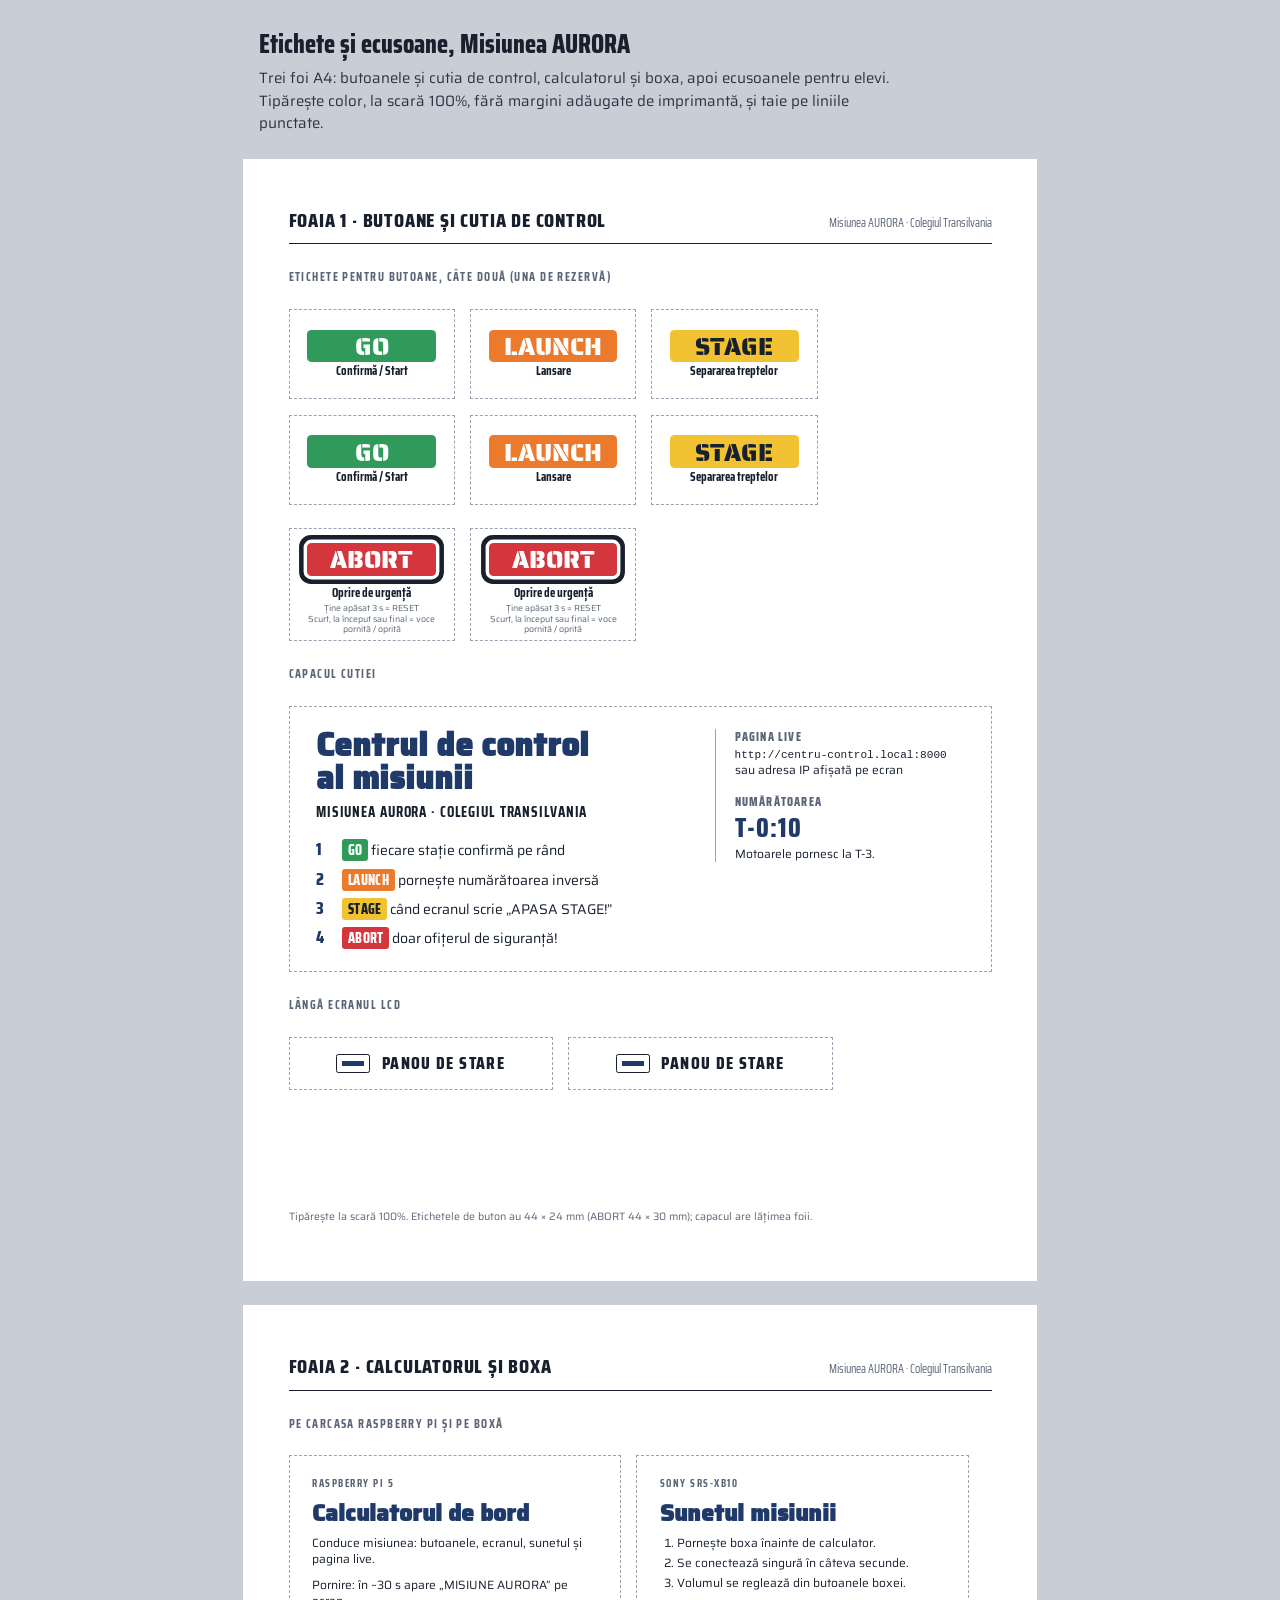
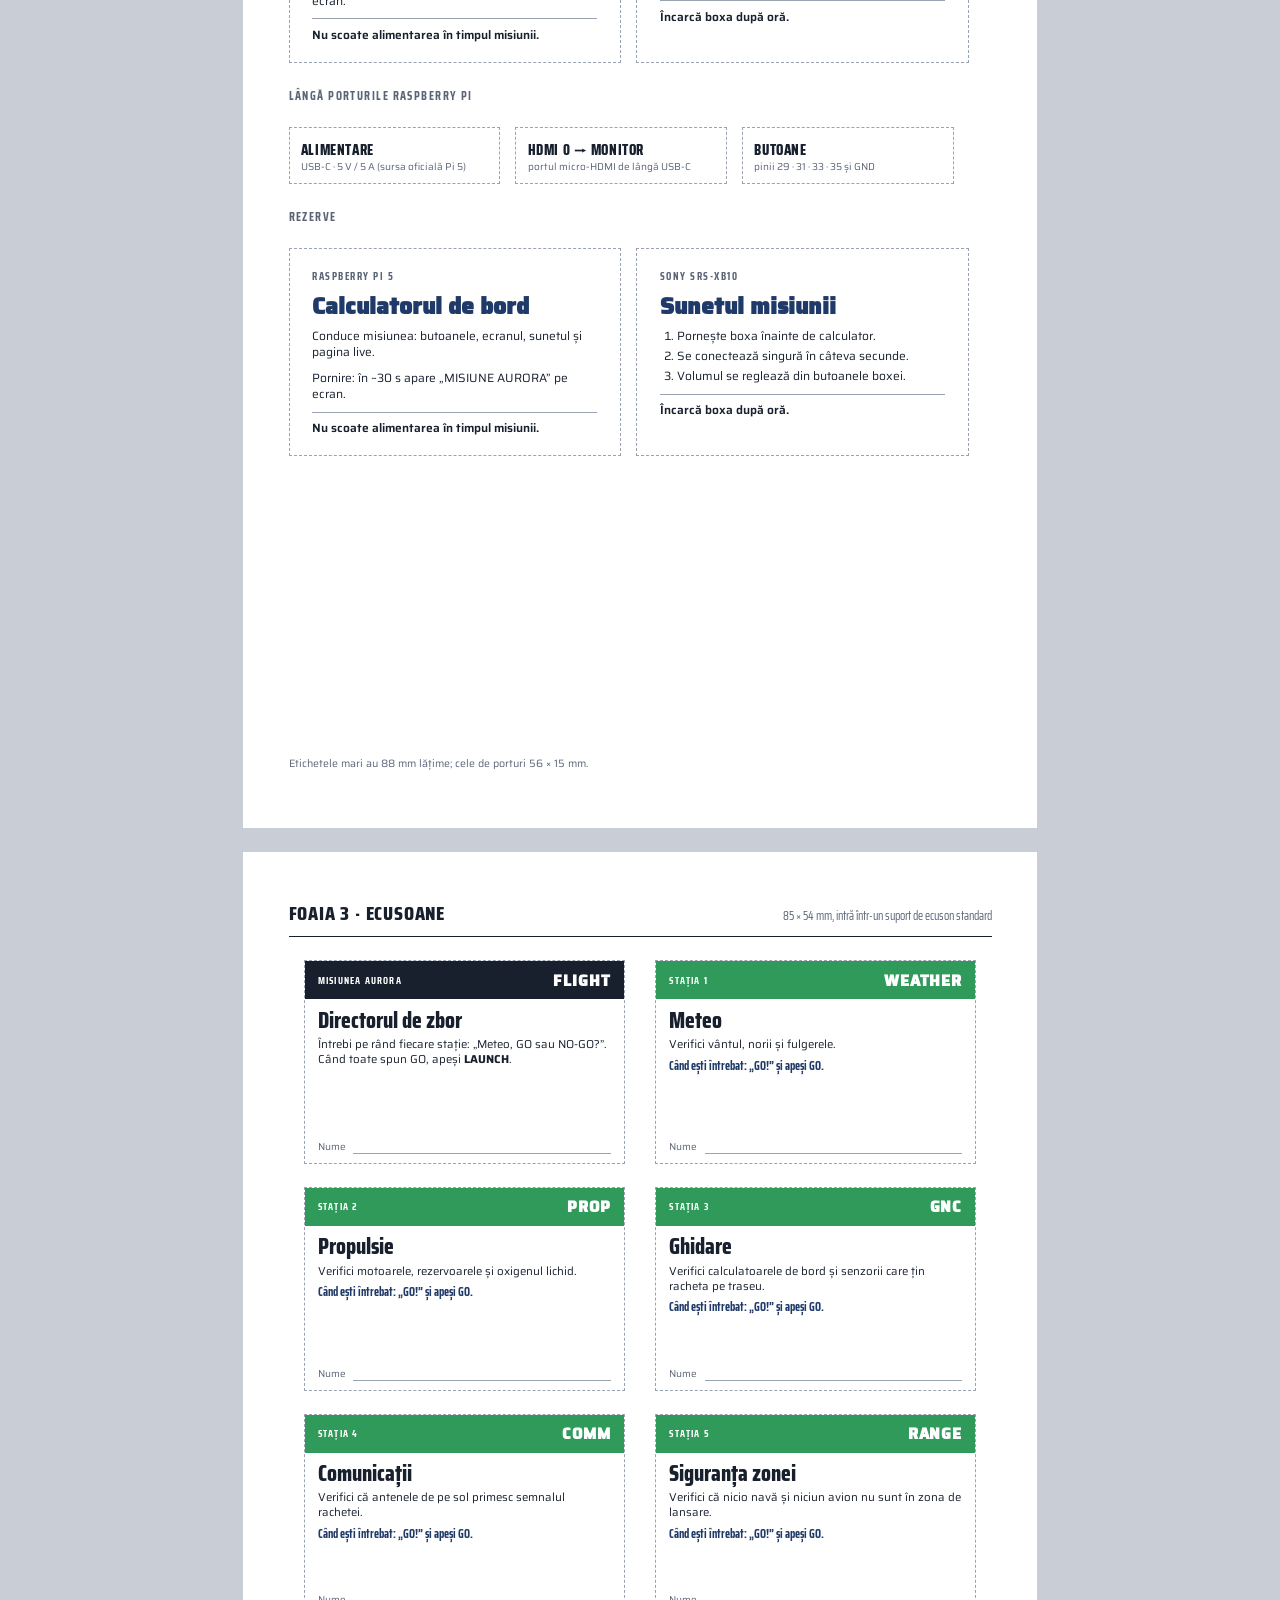
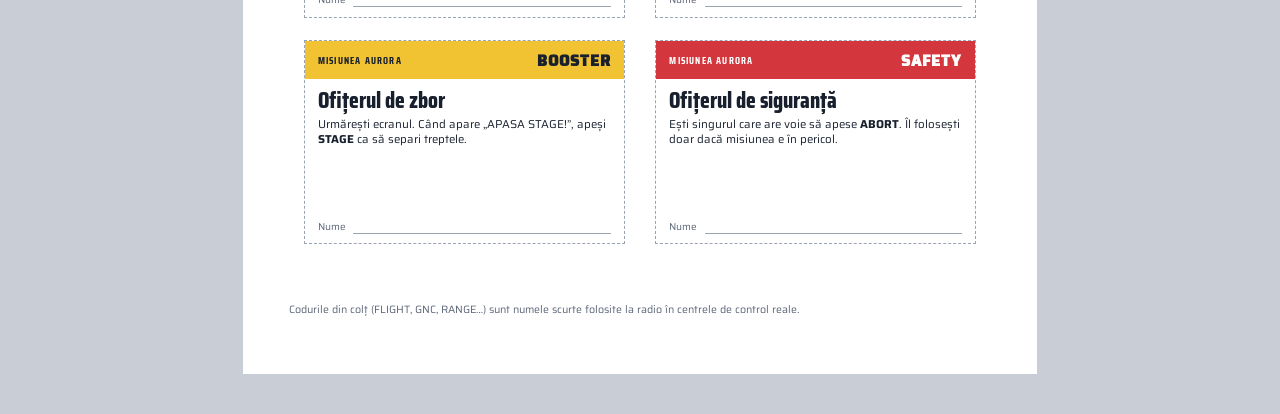
==== docs/etichete.html @ 202d135d "Add printable labels and role badges for the classroom kit Three A4 sheets with cut lines: button la" ====
<!doctype html>
<html lang="ro">
<head>
<meta charset="utf-8">
<meta name="viewport" content="width=device-width, initial-scale=1">
<title>Etichete Misiunea AURORA</title>
<link rel="preconnect" href="https://fonts.googleapis.com">
<link rel="preconnect" href="https://fonts.gstatic.com" crossorigin>
<link rel="stylesheet" href="https://fonts.googleapis.com/css2?family=Saira+Stencil+One&family=Saira+Condensed:wght@500;700;800&family=Saira:wght@400;600&display=swap">
<style>
/* Foi A4 albe pe un birou gri; fiecare etichetă e un dreptunghi cu margine punctată de tăiere.
   Un singur aspect (hârtie), ales intenționat: arată la fel în tema deschisă și în cea întunecată. */
:root {
  color-scheme: light;
  --desk: #c9ced6;
  --paper: #ffffff;
  --ink: #18202e;
  --muted: #5b6577;
  --rule: #9aa3b2;
  --go: #2f9a5a;
  --launch: #ec7a2c;
  --stage: #f1c232;
  --abort: #d3363c;
  --navy: #1f3a68;
  --display: "Saira Stencil One", "Arial Black", Impact, sans-serif;
  --head: "Saira Condensed", "Arial Narrow", "Helvetica Neue", Arial, sans-serif;
  --body: "Saira", "Helvetica Neue", Arial, sans-serif;
}
* { box-sizing: border-box; }
body {
  margin: 0;
  background: var(--desk);
  color: var(--ink);
  font-family: var(--body);
  -webkit-print-color-adjust: exact;
  print-color-adjust: exact;
}
.intro {
  max-width: 210mm;
  margin: 0 auto;
  padding: 24px 16px 8px;
  font-size: 15px;
  line-height: 1.5;
}
.intro h1 { font-family: var(--head); font-weight: 800; font-size: 26px; margin: 0 0 4px; text-wrap: balance; }
.intro p { margin: 0; color: #2b3445; max-width: 65ch; }
.sheets { display: grid; gap: 24px; padding: 16px 16px 40px; justify-items: center; }
.scroll { max-width: 100%; overflow-x: auto; }
.sheet {
  width: 210mm;
  min-height: 297mm;
  background: var(--paper);
  padding: 12mm;
  box-shadow: 0 2px 10px rgba(24, 32, 46, 0.25);
  display: flex;
  flex-direction: column;
  gap: 6mm;
}
.sheet-head {
  display: flex;
  justify-content: space-between;
  align-items: baseline;
  border-bottom: 0.4mm solid var(--ink);
  padding-bottom: 2mm;
  font-family: var(--head);
}
.sheet-head b { font-size: 15pt; font-weight: 800; letter-spacing: 0.04em; text-transform: uppercase; }
.sheet-head span { font-size: 9pt; color: var(--muted); }
.group-title {
  font-family: var(--head);
  font-weight: 700;
  font-size: 9pt;
  letter-spacing: 0.12em;
  text-transform: uppercase;
  color: var(--muted);
  margin: 0;
}
.cut { border: 0.3mm dashed var(--rule); }
.row { display: flex; flex-wrap: wrap; gap: 4mm; }

/* ---------- butoane ---------- */
.btn-label {
  width: 44mm;
  height: 24mm;
  padding: 2mm 2.5mm;
  display: flex;
  flex-direction: column;
  justify-content: center;
  align-items: center;
  text-align: center;
  gap: 0.6mm;
}
.btn-label .name {
  font-family: var(--display);
  font-size: 19pt;
  line-height: 1;
  padding: 1.2mm 3mm 0.8mm;
  border-radius: 1.2mm;
  color: #fff;
  min-width: 34mm;
}
.btn-label .what { font-family: var(--head); font-weight: 700; font-size: 9.5pt; line-height: 1.1; }
.btn-label .small { font-size: 6.6pt; line-height: 1.2; color: var(--muted); }
.go .name { background: var(--go); }
.launch .name { background: var(--launch); }
.stage .name { background: var(--stage); color: var(--ink); }
.abort .name {
  background: var(--abort);
  outline: 1.2mm solid transparent;
  box-shadow: 0 0 0 0.9mm #fff, 0 0 0 2.1mm var(--ink);
  margin: 2.2mm 0 2.4mm;
}
.abort { height: 30mm; }

/* ---------- capacul cutiei ---------- */
.panel {
  padding: 6mm 7mm;
  display: grid;
  grid-template-columns: 1fr 66mm;
  gap: 6mm;
  align-items: start;
}
.panel .title { font-family: var(--display); font-size: 24pt; line-height: 1.02; margin: 0; color: var(--navy); text-wrap: balance; }
.panel .sub { font-family: var(--head); font-weight: 700; font-size: 11pt; letter-spacing: 0.06em; text-transform: uppercase; margin: 1.5mm 0 0; }
.steps { margin: 4mm 0 0; padding: 0; list-style: none; display: grid; gap: 1.8mm; counter-reset: s; }
.steps li { display: grid; grid-template-columns: 7mm 1fr; align-items: baseline; font-size: 10.5pt; line-height: 1.3; counter-increment: s; }
.steps li::before { content: counter(s); font-family: var(--head); font-weight: 800; font-size: 13pt; color: var(--navy); }
.chip { font-family: var(--head); font-weight: 800; padding: 0 1.4mm; border-radius: 0.8mm; color: #fff; letter-spacing: 0.03em; }
.chip.go { background: var(--go); }
.chip.launch { background: var(--launch); }
.chip.stage { background: var(--stage); color: var(--ink); }
.chip.abort { background: var(--abort); }
.panel aside { border-left: 0.4mm solid var(--rule); padding-left: 5mm; display: grid; gap: 4mm; font-size: 9pt; line-height: 1.35; }
.panel aside b { font-family: var(--head); font-weight: 800; font-size: 9pt; letter-spacing: 0.1em; text-transform: uppercase; display: block; color: var(--muted); }
.mono { font-family: "SFMono-Regular", Menlo, Consolas, monospace; font-size: 8.3pt; white-space: nowrap; }
.tcount { font-family: var(--head); font-weight: 800; font-size: 20pt; letter-spacing: 0.04em; color: var(--navy); font-variant-numeric: tabular-nums; }

.lcd-label { width: 70mm; height: 14mm; display: flex; align-items: center; justify-content: center; gap: 3mm; font-family: var(--head); font-weight: 800; font-size: 13pt; letter-spacing: 0.08em; text-transform: uppercase; }
.lcd-label i { width: 9mm; height: 5mm; border: 0.5mm solid var(--ink); border-radius: 0.6mm; display: inline-block; background: linear-gradient(var(--navy), var(--navy)) center / 70% 30% no-repeat; }

/* ---------- Pi și boxă ---------- */
.device { width: 88mm; padding: 5mm 6mm; display: flex; flex-direction: column; gap: 2.5mm; }
.device .kicker { font-family: var(--head); font-weight: 700; font-size: 8pt; letter-spacing: 0.14em; text-transform: uppercase; color: var(--muted); }
.device h2 { font-family: var(--display); font-size: 17pt; line-height: 1.05; margin: 0; color: var(--navy); text-wrap: balance; }
.device p, .device li { font-size: 9pt; line-height: 1.35; margin: 0; }
.device ol { margin: 0; padding-left: 4.5mm; display: grid; gap: 1mm; }
.warn { border-top: 0.3mm solid var(--rule); padding-top: 2mm; font-weight: 600; }
.port { width: 56mm; height: 15mm; padding: 2mm 3mm; display: flex; flex-direction: column; justify-content: center; }
.port b { font-family: var(--head); font-weight: 800; font-size: 11pt; letter-spacing: 0.04em; text-transform: uppercase; }
.port span { font-size: 7.5pt; color: var(--muted); line-height: 1.25; }

/* ---------- ecusoane (85 × 54 mm, format card) ---------- */
.badges { display: grid; grid-template-columns: repeat(2, 85mm); gap: 6mm 8mm; justify-content: center; }
.badge { width: 85mm; height: 54mm; display: grid; grid-template-rows: auto 1fr auto; overflow: hidden; }
.badge header { display: flex; justify-content: space-between; align-items: center; padding: 2mm 3.5mm; background: var(--navy); color: #fff; font-family: var(--head); font-weight: 700; font-size: 7.5pt; letter-spacing: 0.12em; text-transform: uppercase; }
.badge header .call { font-family: var(--display); font-size: 11pt; letter-spacing: 0.06em; }
.badge .main { padding: 2.5mm 3.5mm 0; display: flex; flex-direction: column; gap: 1.5mm; }
.badge h3 { font-family: var(--head); font-weight: 800; font-size: 17pt; line-height: 1; margin: 0; text-wrap: balance; }
.badge p { margin: 0; font-size: 8.6pt; line-height: 1.3; }
.badge .say { font-family: var(--head); font-weight: 700; font-size: 9pt; color: var(--navy); }
.badge footer { display: flex; align-items: flex-end; gap: 2mm; padding: 0 3.5mm 2.5mm; font-size: 7.5pt; color: var(--muted); }
.badge footer .line { flex: 1; border-bottom: 0.3mm solid var(--rule); height: 4mm; }
.badge.key header { background: var(--ink); }
.badge.btn-go header { background: var(--go); }
.badge.btn-stage header { background: var(--stage); color: var(--ink); }
.badge.btn-abort header { background: var(--abort); }

.note { font-size: 8pt; color: var(--muted); margin-top: auto; }

@page { size: A4; margin: 0; }
@media print {
  body { background: #fff; }
  .intro { display: none; }
  .sheets { display: block; padding: 0; }
  .scroll { overflow: visible; }
  .sheet { box-shadow: none; height: 297mm; break-after: page; page-break-after: always; }
  .sheet:last-child { break-after: auto; page-break-after: auto; }
}
</style>
</head>
<body>

<header class="intro">
  <h1>Etichete și ecusoane, Misiunea AURORA</h1>
  <p>Trei foi A4: butoanele și cutia de control, calculatorul și boxa, apoi ecusoanele pentru elevi. Tipărește color, la scară 100%, fără margini adăugate de imprimantă, și taie pe liniile punctate.</p>
</header>

<main class="sheets">

  <!-- =============== FOAIA 1 =============== -->
  <div class="scroll">
    <section class="sheet" aria-label="Foaia 1: butoane și cutia de control">
      <div class="sheet-head"><b>Foaia 1 · Butoane și cutia de control</b><span>Misiunea AURORA · Colegiul Transilvania</span></div>

      <p class="group-title">Etichete pentru butoane, câte două (una de rezervă)</p>
      <div class="row">
        <div class="btn-label cut go"><span class="name">GO</span><span class="what">Confirmă / Start</span></div>
        <div class="btn-label cut launch"><span class="name">LAUNCH</span><span class="what">Lansare</span></div>
        <div class="btn-label cut stage"><span class="name">STAGE</span><span class="what">Separarea treptelor</span></div>
        <div class="btn-label cut go"><span class="name">GO</span><span class="what">Confirmă / Start</span></div>
        <div class="btn-label cut launch"><span class="name">LAUNCH</span><span class="what">Lansare</span></div>
        <div class="btn-label cut stage"><span class="name">STAGE</span><span class="what">Separarea treptelor</span></div>
      </div>
      <div class="row">
        <div class="btn-label cut abort"><span class="name">ABORT</span><span class="what">Oprire de urgență</span><span class="small">Ține apăsat 3 s = RESET<br>Scurt, la început sau final = voce pornită / oprită</span></div>
        <div class="btn-label cut abort"><span class="name">ABORT</span><span class="what">Oprire de urgență</span><span class="small">Ține apăsat 3 s = RESET<br>Scurt, la început sau final = voce pornită / oprită</span></div>
      </div>

      <p class="group-title">Capacul cutiei</p>
      <div class="panel cut">
        <div>
          <h2 class="title">Centrul de control al misiunii</h2>
          <p class="sub">Misiunea AURORA · Colegiul Transilvania</p>
          <ol class="steps">
            <li><span><span class="chip go">GO</span> fiecare stație confirmă pe rând</span></li>
            <li><span><span class="chip launch">LAUNCH</span> pornește numărătoarea inversă</span></li>
            <li><span><span class="chip stage">STAGE</span> când ecranul scrie „APASA STAGE!”</span></li>
            <li><span><span class="chip abort">ABORT</span> doar ofițerul de siguranță!</span></li>
          </ol>
        </div>
        <aside>
          <div><b>Pagina live</b><span class="mono">http://centru-control.local:8000</span><br>sau adresa IP afișată pe ecran</div>
          <div><b>Numărătoarea</b><span class="tcount">T-0:10</span><br>Motoarele pornesc la T-3.</div>
        </aside>
      </div>

      <p class="group-title">Lângă ecranul LCD</p>
      <div class="row">
        <div class="lcd-label cut"><i aria-hidden="true"></i>Panou de stare</div>
        <div class="lcd-label cut"><i aria-hidden="true"></i>Panou de stare</div>
      </div>

      <p class="note">Tipărește la scară 100%. Etichetele de buton au 44 × 24 mm (ABORT 44 × 30 mm); capacul are lățimea foii.</p>
    </section>
  </div>

  <!-- =============== FOAIA 2 =============== -->
  <div class="scroll">
    <section class="sheet" aria-label="Foaia 2: calculatorul și boxa">
      <div class="sheet-head"><b>Foaia 2 · Calculatorul și boxa</b><span>Misiunea AURORA · Colegiul Transilvania</span></div>

      <p class="group-title">Pe carcasa Raspberry Pi și pe boxă</p>
      <div class="row">
        <div class="device cut">
          <span class="kicker">Raspberry Pi 5</span>
          <h2>Calculatorul de bord</h2>
          <p>Conduce misiunea: butoanele, ecranul, sunetul și pagina live.</p>
          <p>Pornire: în ~30 s apare „MISIUNE AURORA” pe ecran.</p>
          <p class="warn">Nu scoate alimentarea în timpul misiunii.</p>
        </div>
        <div class="device cut">
          <span class="kicker">Sony SRS-XB10</span>
          <h2>Sunetul misiunii</h2>
          <ol>
            <li>Pornește boxa înainte de calculator.</li>
            <li>Se conectează singură în câteva secunde.</li>
            <li>Volumul se reglează din butoanele boxei.</li>
          </ol>
          <p class="warn">Încarcă boxa după oră.</p>
        </div>
      </div>

      <p class="group-title">Lângă porturile Raspberry Pi</p>
      <div class="row">
        <div class="port cut"><b>Alimentare</b><span>USB-C · 5 V / 5 A (sursa oficială Pi 5)</span></div>
        <div class="port cut"><b>HDMI 0 → monitor</b><span>portul micro-HDMI de lângă USB-C</span></div>
        <div class="port cut"><b>Butoane</b><span>pinii 29 · 31 · 33 · 35 și GND</span></div>
      </div>

      <p class="group-title">Rezerve</p>
      <div class="row">
        <div class="device cut">
          <span class="kicker">Raspberry Pi 5</span>
          <h2>Calculatorul de bord</h2>
          <p>Conduce misiunea: butoanele, ecranul, sunetul și pagina live.</p>
          <p>Pornire: în ~30 s apare „MISIUNE AURORA” pe ecran.</p>
          <p class="warn">Nu scoate alimentarea în timpul misiunii.</p>
        </div>
        <div class="device cut">
          <span class="kicker">Sony SRS-XB10</span>
          <h2>Sunetul misiunii</h2>
          <ol>
            <li>Pornește boxa înainte de calculator.</li>
            <li>Se conectează singură în câteva secunde.</li>
            <li>Volumul se reglează din butoanele boxei.</li>
          </ol>
          <p class="warn">Încarcă boxa după oră.</p>
        </div>
      </div>

      <p class="note">Etichetele mari au 88 mm lățime; cele de porturi 56 × 15 mm.</p>
    </section>
  </div>

  <!-- =============== FOAIA 3 =============== -->
  <div class="scroll">
    <section class="sheet" aria-label="Foaia 3: ecusoane">
      <div class="sheet-head"><b>Foaia 3 · Ecusoane</b><span>85 × 54 mm, intră într-un suport de ecuson standard</span></div>

      <div class="badges">
        <article class="badge cut key">
          <header><span>Misiunea AURORA</span><span class="call">FLIGHT</span></header>
          <div class="main">
            <h3>Directorul de zbor</h3>
            <p>Întrebi pe rând fiecare stație: „Meteo, GO sau NO-GO?”. Când toate spun GO, apeși <b>LAUNCH</b>.</p>
          </div>
          <footer>Nume<span class="line"></span></footer>
        </article>

        <article class="badge cut btn-go">
          <header><span>Stația 1</span><span class="call">WEATHER</span></header>
          <div class="main">
            <h3>Meteo</h3>
            <p>Verifici vântul, norii și fulgerele.</p>
            <p class="say">Când ești întrebat: „GO!” și apeși GO.</p>
          </div>
          <footer>Nume<span class="line"></span></footer>
        </article>

        <article class="badge cut btn-go">
          <header><span>Stația 2</span><span class="call">PROP</span></header>
          <div class="main">
            <h3>Propulsie</h3>
            <p>Verifici motoarele, rezervoarele și oxigenul lichid.</p>
            <p class="say">Când ești întrebat: „GO!” și apeși GO.</p>
          </div>
          <footer>Nume<span class="line"></span></footer>
        </article>

        <article class="badge cut btn-go">
          <header><span>Stația 3</span><span class="call">GNC</span></header>
          <div class="main">
            <h3>Ghidare</h3>
            <p>Verifici calculatoarele de bord și senzorii care țin racheta pe traseu.</p>
            <p class="say">Când ești întrebat: „GO!” și apeși GO.</p>
          </div>
          <footer>Nume<span class="line"></span></footer>
        </article>

        <article class="badge cut btn-go">
          <header><span>Stația 4</span><span class="call">COMM</span></header>
          <div class="main">
            <h3>Comunicații</h3>
            <p>Verifici că antenele de pe sol primesc semnalul rachetei.</p>
            <p class="say">Când ești întrebat: „GO!” și apeși GO.</p>
          </div>
          <footer>Nume<span class="line"></span></footer>
        </article>

        <article class="badge cut btn-go">
          <header><span>Stația 5</span><span class="call">RANGE</span></header>
          <div class="main">
            <h3>Siguranța zonei</h3>
            <p>Verifici că nicio navă și niciun avion nu sunt în zona de lansare.</p>
            <p class="say">Când ești întrebat: „GO!” și apeși GO.</p>
          </div>
          <footer>Nume<span class="line"></span></footer>
        </article>

        <article class="badge cut btn-stage">
          <header><span>Misiunea AURORA</span><span class="call">BOOSTER</span></header>
          <div class="main">
            <h3>Ofițerul de zbor</h3>
            <p>Urmărești ecranul. Când apare „APASA STAGE!”, apeși <b>STAGE</b> ca să separi treptele.</p>
          </div>
          <footer>Nume<span class="line"></span></footer>
        </article>

        <article class="badge cut btn-abort">
          <header><span>Misiunea AURORA</span><span class="call">SAFETY</span></header>
          <div class="main">
            <h3>Ofițerul de siguranță</h3>
            <p>Ești singurul care are voie să apese <b>ABORT</b>. Îl folosești doar dacă misiunea e în pericol.</p>
          </div>
          <footer>Nume<span class="line"></span></footer>
        </article>
      </div>

      <p class="note">Codurile din colț (FLIGHT, GNC, RANGE…) sunt numele scurte folosite la radio în centrele de control reale.</p>
    </section>
  </div>

</main>
</body>
</html>
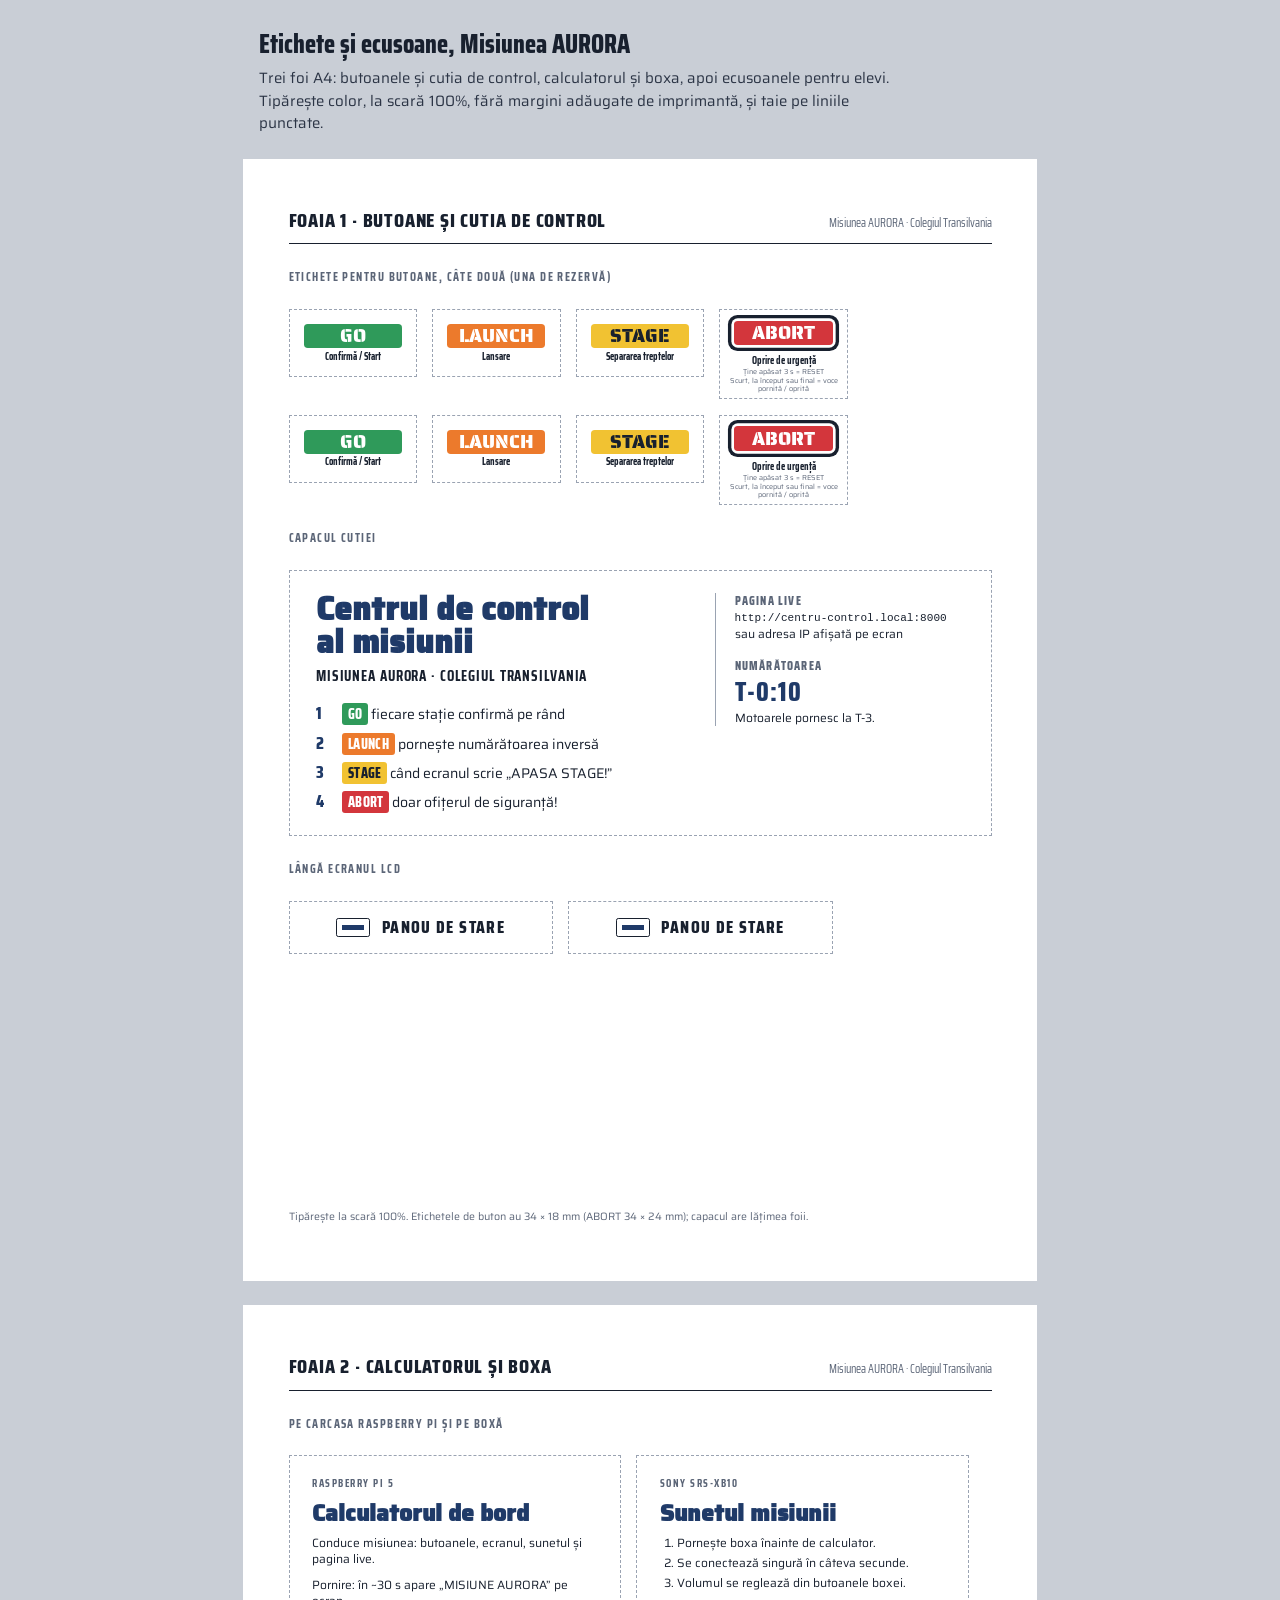
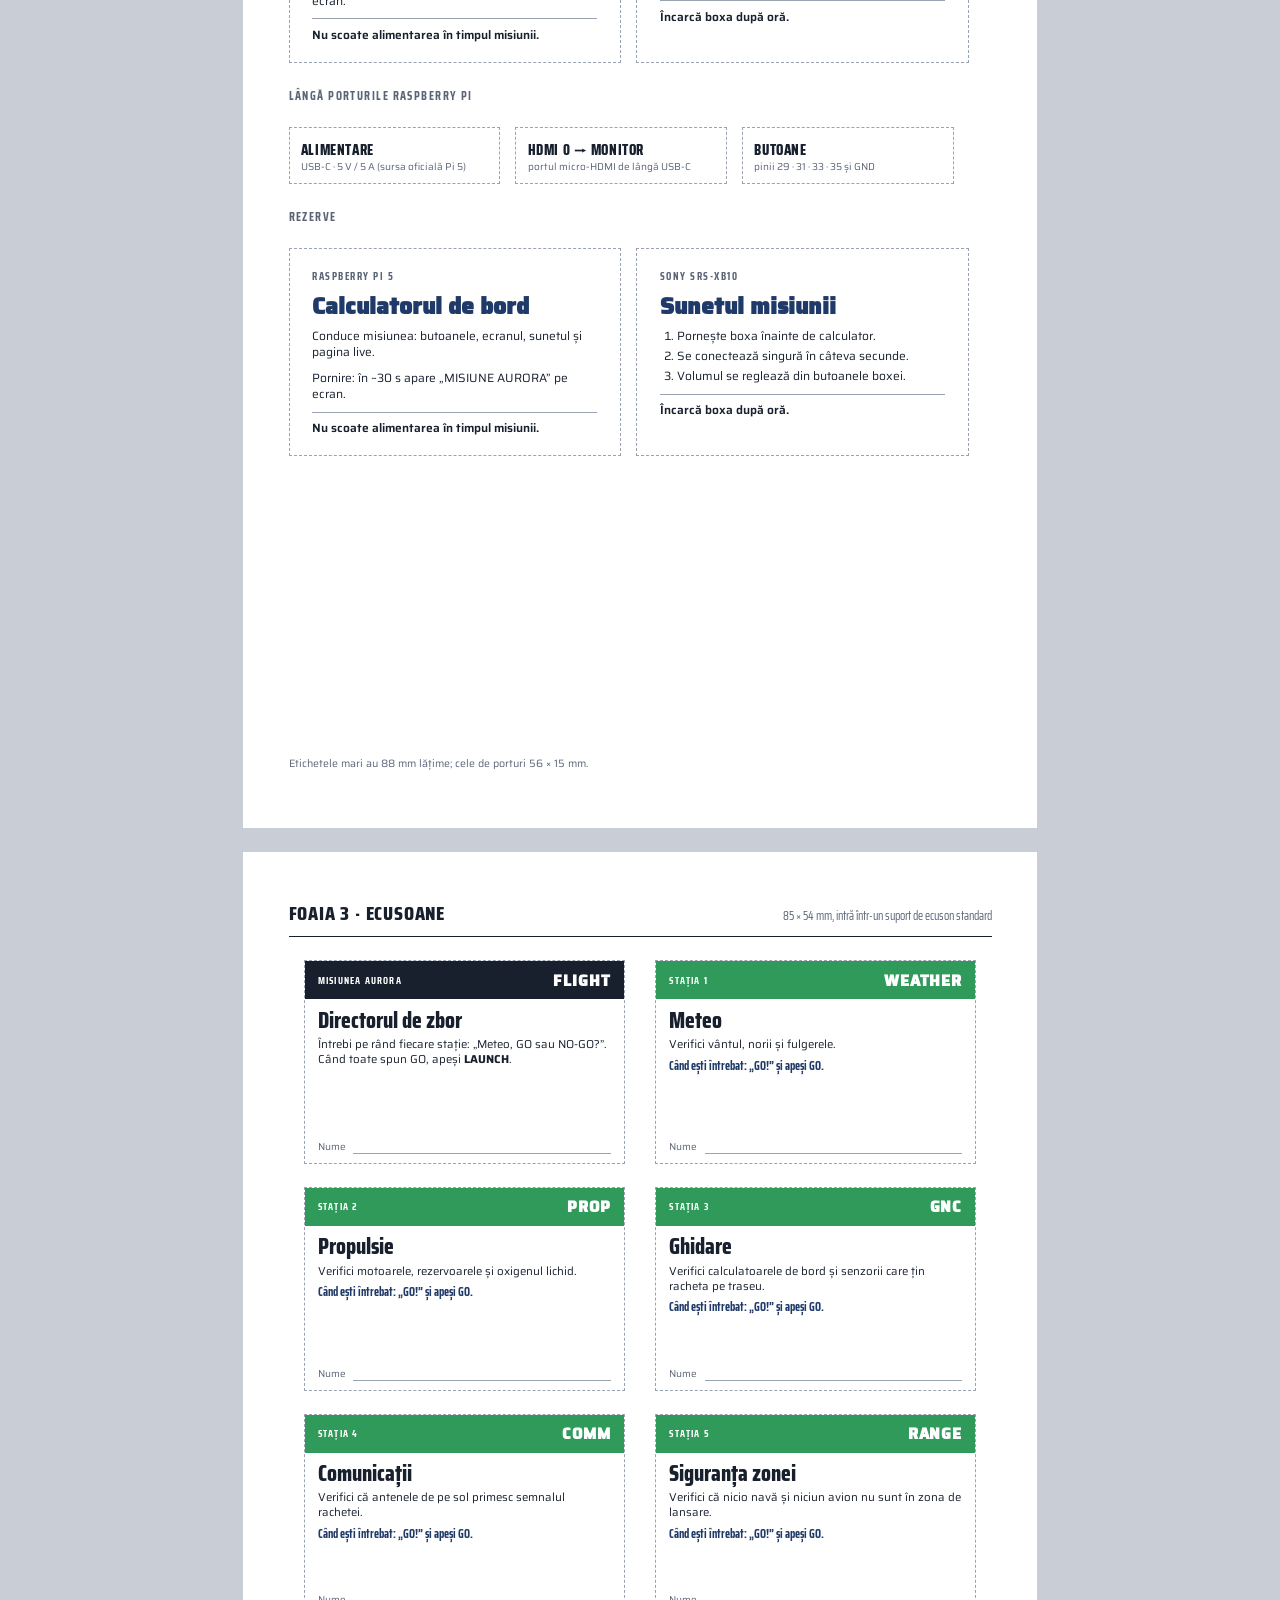
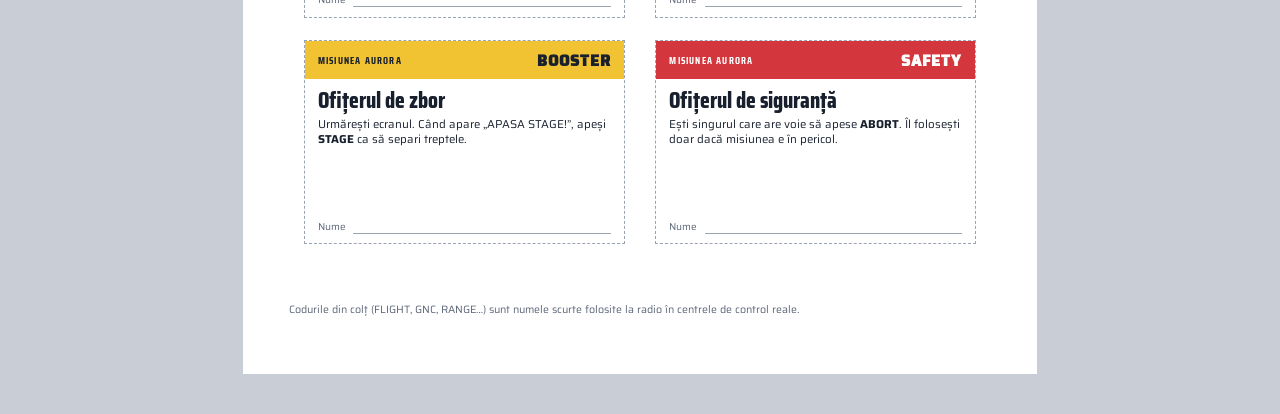
==== commit 55e82c7e: "Make the button labels smaller and print them in two GO/LAUNCH/STAGE/ABORT rows Co-Authored-By: Clau" ====
--- a/docs/etichete.html
+++ b/docs/etichete.html
@@ -80,9 +80,9 @@
 
 /* ---------- butoane ---------- */
 .btn-label {
-  width: 44mm;
-  height: 24mm;
-  padding: 2mm 2.5mm;
+  width: 34mm;
+  height: 18mm;
+  padding: 1.5mm 2mm;
   display: flex;
   flex-direction: column;
   justify-content: center;
@@ -92,25 +92,26 @@
 }
 .btn-label .name {
   font-family: var(--display);
-  font-size: 19pt;
+  font-size: 14pt;
   line-height: 1;
-  padding: 1.2mm 3mm 0.8mm;
-  border-radius: 1.2mm;
+  padding: 1mm 2.2mm 0.6mm;
+  border-radius: 1mm;
   color: #fff;
-  min-width: 34mm;
-}
-.btn-label .what { font-family: var(--head); font-weight: 700; font-size: 9.5pt; line-height: 1.1; }
-.btn-label .small { font-size: 6.6pt; line-height: 1.2; color: var(--muted); }
+  min-width: 26mm;
+}
+.btn-label .what { font-family: var(--head); font-weight: 700; font-size: 7.6pt; line-height: 1.1; }
+.btn-label .small { font-size: 5.4pt; line-height: 1.2; color: var(--muted); }
 .go .name { background: var(--go); }
 .launch .name { background: var(--launch); }
 .stage .name { background: var(--stage); color: var(--ink); }
 .abort .name {
   background: var(--abort);
   outline: 1.2mm solid transparent;
-  box-shadow: 0 0 0 0.9mm #fff, 0 0 0 2.1mm var(--ink);
-  margin: 2.2mm 0 2.4mm;
-}
-.abort { height: 30mm; }
+  box-shadow: 0 0 0 0.7mm #fff, 0 0 0 1.6mm var(--ink);
+  margin: 1.7mm 0 1.9mm;
+}
+.abort { height: 24mm; }
+.btn-grid { display: grid; grid-template-columns: repeat(4, 34mm); gap: 4mm; align-items: start; }
 
 /* ---------- capacul cutiei ---------- */
 .panel {
@@ -193,16 +194,14 @@
       <div class="sheet-head"><b>Foaia 1 · Butoane și cutia de control</b><span>Misiunea AURORA · Colegiul Transilvania</span></div>
 
       <p class="group-title">Etichete pentru butoane, câte două (una de rezervă)</p>
-      <div class="row">
+      <div class="btn-grid">
         <div class="btn-label cut go"><span class="name">GO</span><span class="what">Confirmă / Start</span></div>
         <div class="btn-label cut launch"><span class="name">LAUNCH</span><span class="what">Lansare</span></div>
         <div class="btn-label cut stage"><span class="name">STAGE</span><span class="what">Separarea treptelor</span></div>
+        <div class="btn-label cut abort"><span class="name">ABORT</span><span class="what">Oprire de urgență</span><span class="small">Ține apăsat 3 s = RESET<br>Scurt, la început sau final = voce pornită / oprită</span></div>
         <div class="btn-label cut go"><span class="name">GO</span><span class="what">Confirmă / Start</span></div>
         <div class="btn-label cut launch"><span class="name">LAUNCH</span><span class="what">Lansare</span></div>
         <div class="btn-label cut stage"><span class="name">STAGE</span><span class="what">Separarea treptelor</span></div>
-      </div>
-      <div class="row">
-        <div class="btn-label cut abort"><span class="name">ABORT</span><span class="what">Oprire de urgență</span><span class="small">Ține apăsat 3 s = RESET<br>Scurt, la început sau final = voce pornită / oprită</span></div>
         <div class="btn-label cut abort"><span class="name">ABORT</span><span class="what">Oprire de urgență</span><span class="small">Ține apăsat 3 s = RESET<br>Scurt, la început sau final = voce pornită / oprită</span></div>
       </div>
 
@@ -230,7 +229,7 @@
         <div class="lcd-label cut"><i aria-hidden="true"></i>Panou de stare</div>
       </div>
 
-      <p class="note">Tipărește la scară 100%. Etichetele de buton au 44 × 24 mm (ABORT 44 × 30 mm); capacul are lățimea foii.</p>
+      <p class="note">Tipărește la scară 100%. Etichetele de buton au 34 × 18 mm (ABORT 34 × 24 mm); capacul are lățimea foii.</p>
     </section>
   </div>
 
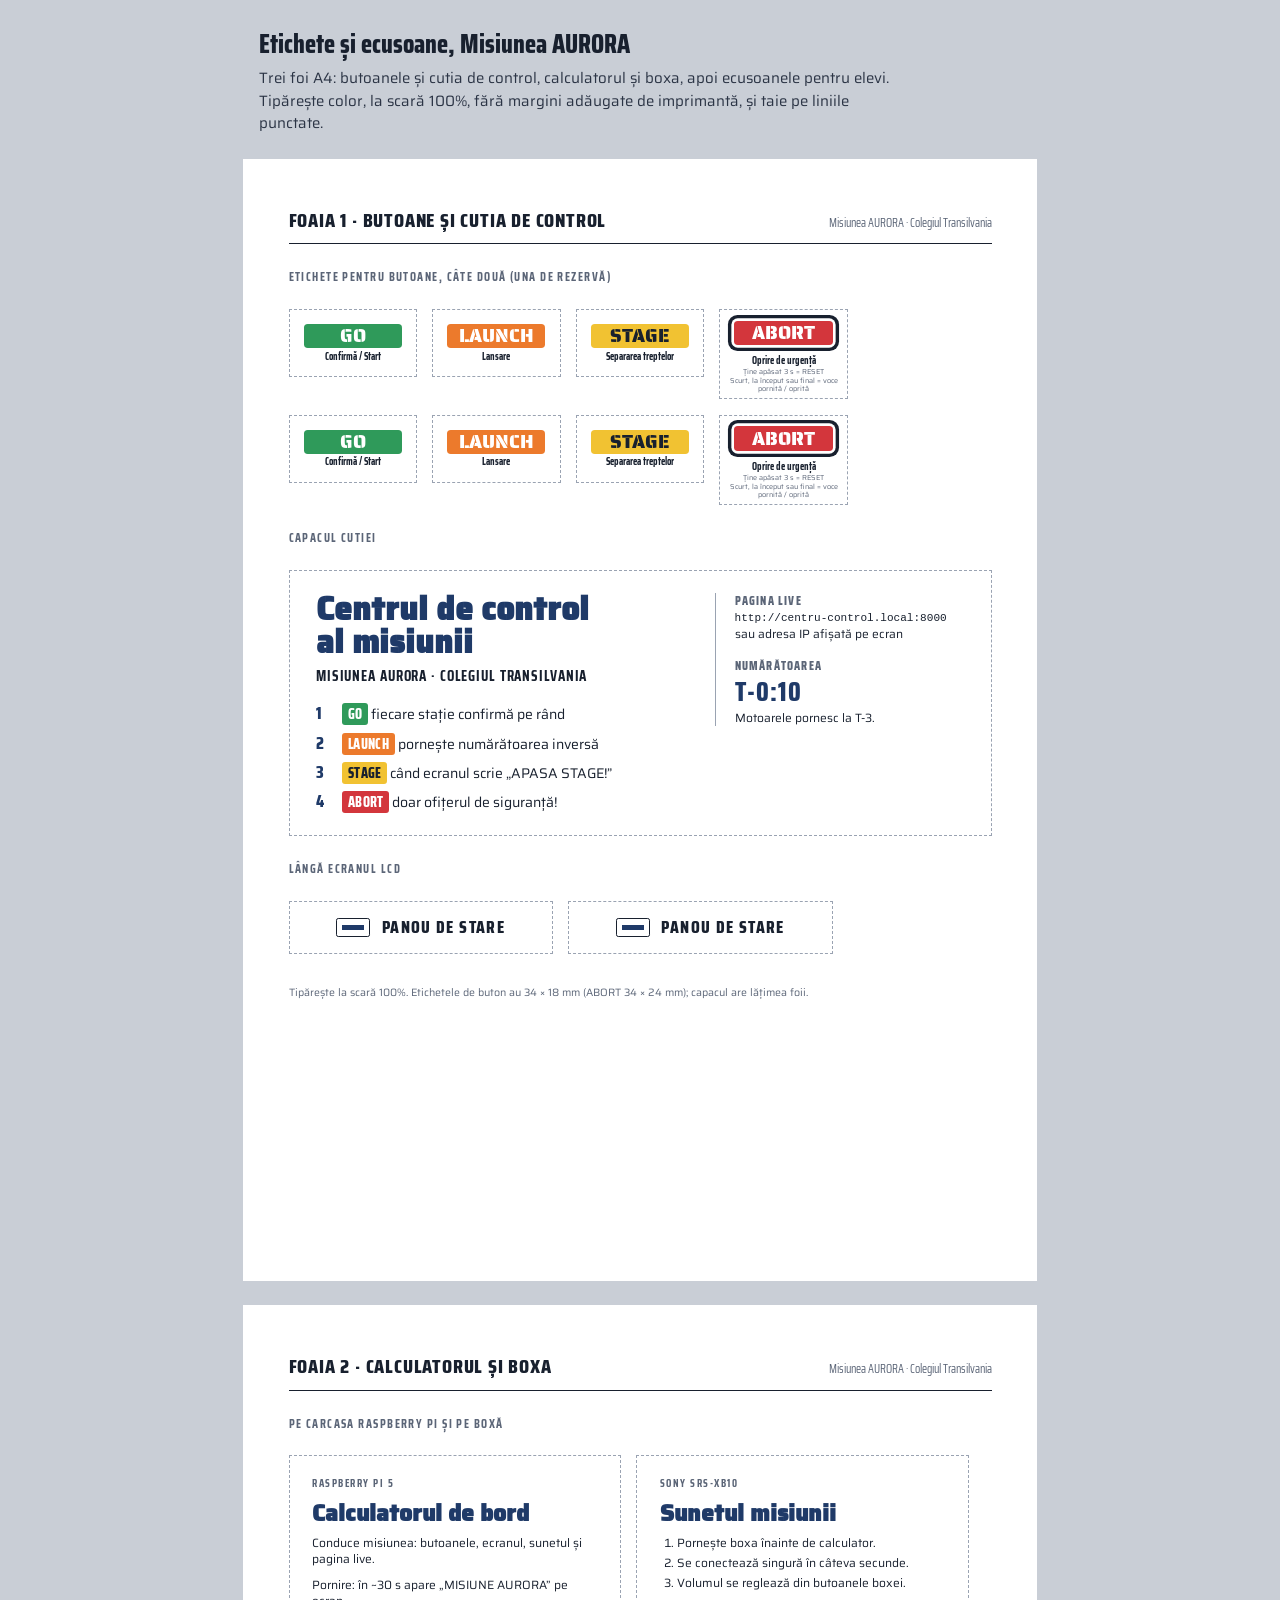
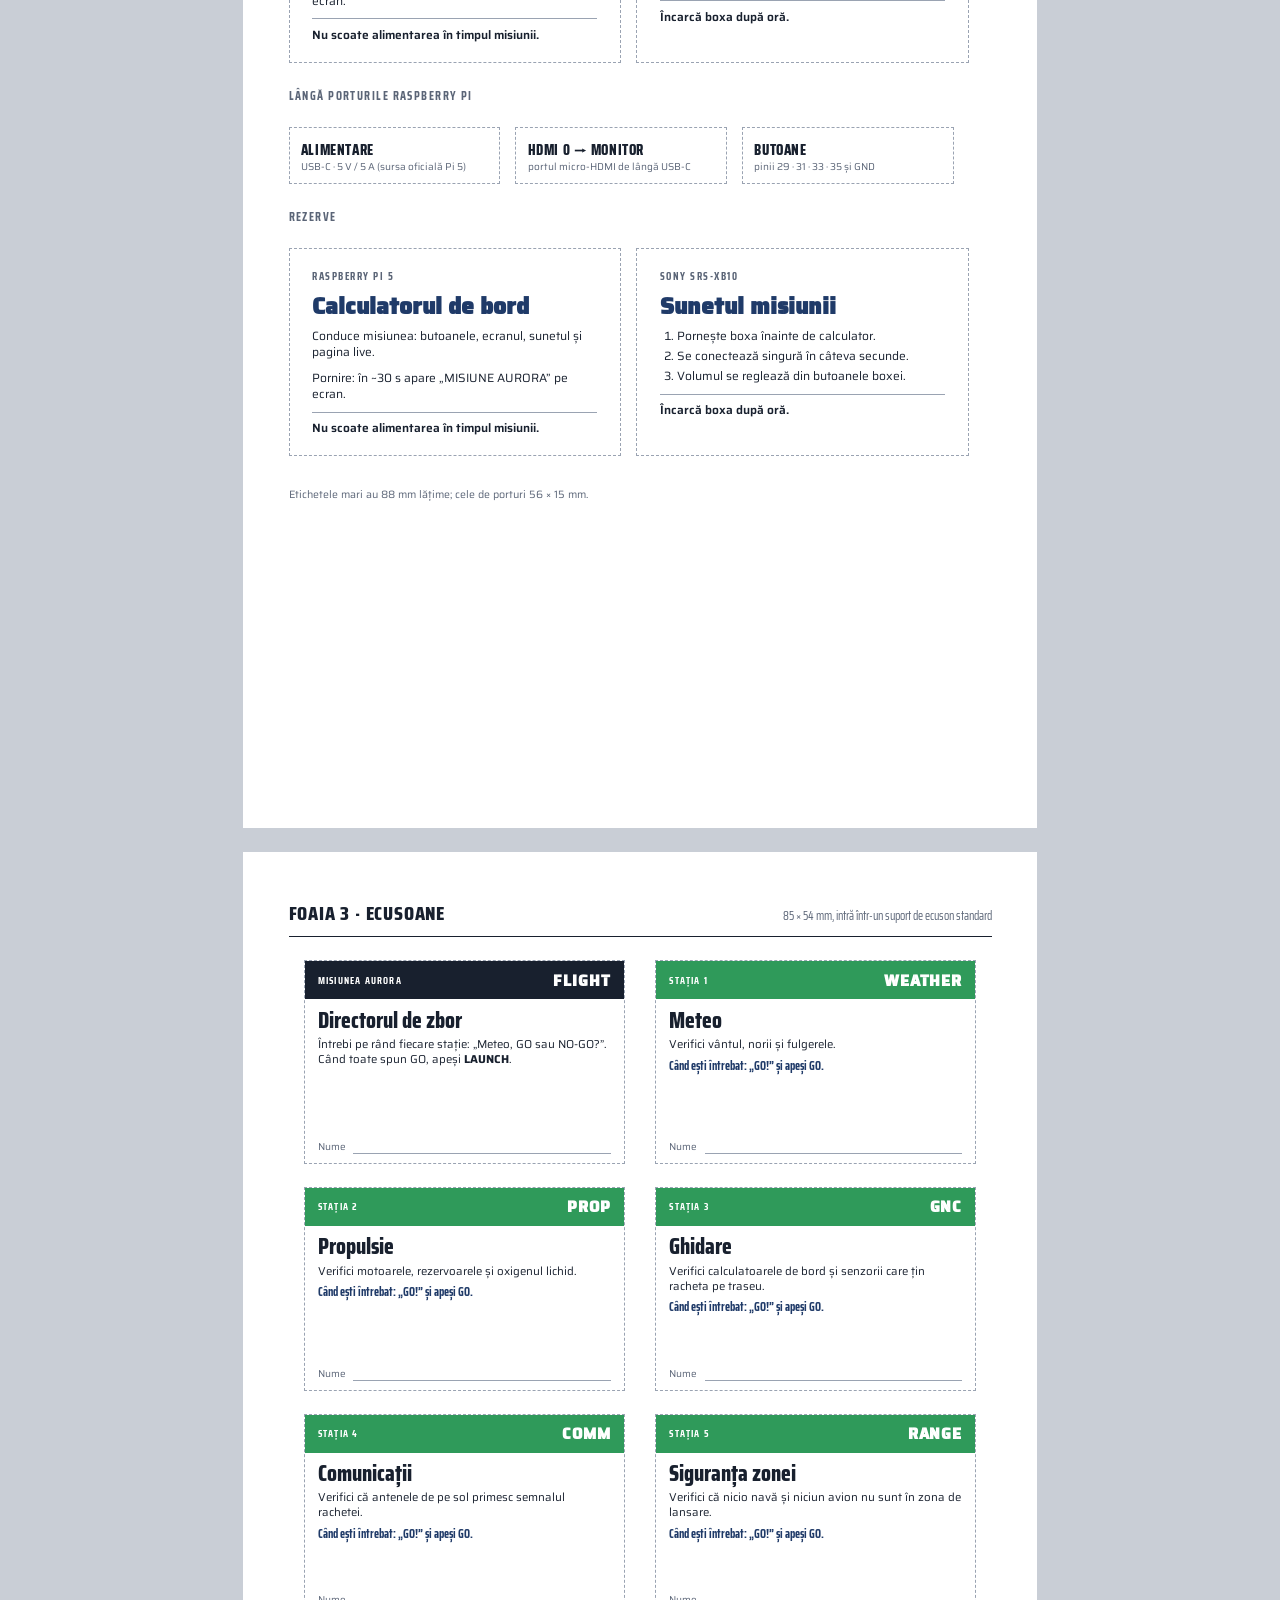
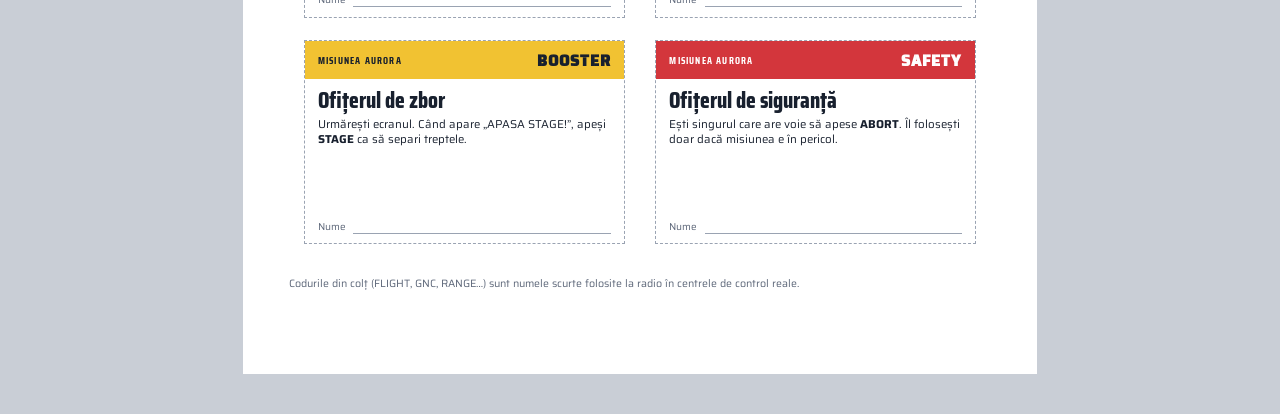
==== commit f44845bc: "Fix page breaks when printing the labels sheets Each sheet sits alone in a .scroll wrapper, so .shee" ====
--- a/docs/etichete.html
+++ b/docs/etichete.html
@@ -166,16 +166,20 @@
 .badge.btn-stage header { background: var(--stage); color: var(--ink); }
 .badge.btn-abort header { background: var(--abort); }
 
-.note { font-size: 8pt; color: var(--muted); margin-top: auto; }
+/* nota stă imediat sub etichete, nu lipită de marginea de jos: așa foaia încape și
+   când imprimanta are margini mari sau hârtia e Letter în loc de A4 */
+.note { font-size: 8pt; color: var(--muted); margin: 2mm 0 0; }
 
 @page { size: A4; margin: 0; }
 @media print {
   body { background: #fff; }
   .intro { display: none; }
   .sheets { display: block; padding: 0; }
-  .scroll { overflow: visible; }
-  .sheet { box-shadow: none; height: 297mm; break-after: page; page-break-after: always; }
-  .sheet:last-child { break-after: auto; page-break-after: auto; }
+  /* fiecare foaie e singură în .scroll, deci saltul de pagină se pune pe .scroll
+     (.sheet:last-child s-ar potrivi la toate foile și ar anula salturile) */
+  .scroll { overflow: visible; break-after: page; page-break-after: always; }
+  .scroll:last-child { break-after: auto; page-break-after: auto; }
+  .sheet { box-shadow: none; min-height: 0; break-inside: avoid; page-break-inside: avoid; }
 }
 </style>
 </head>
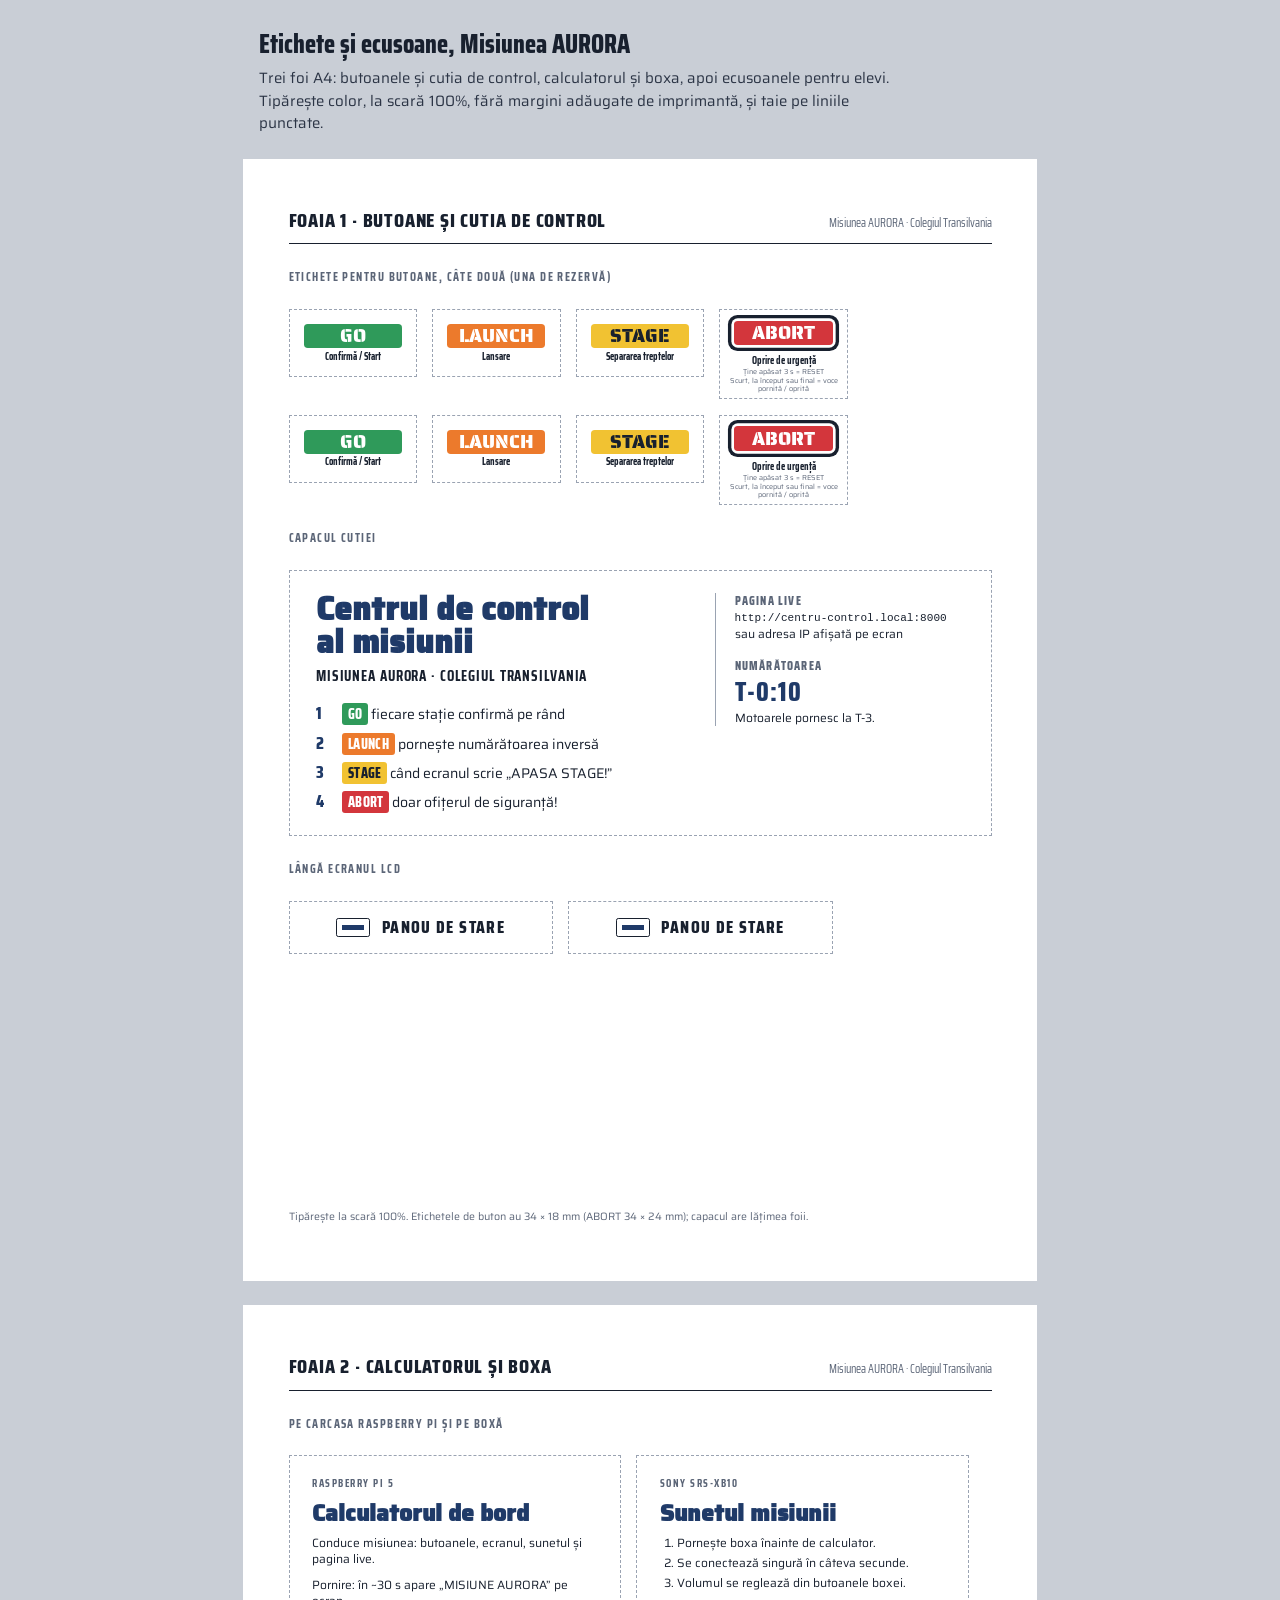
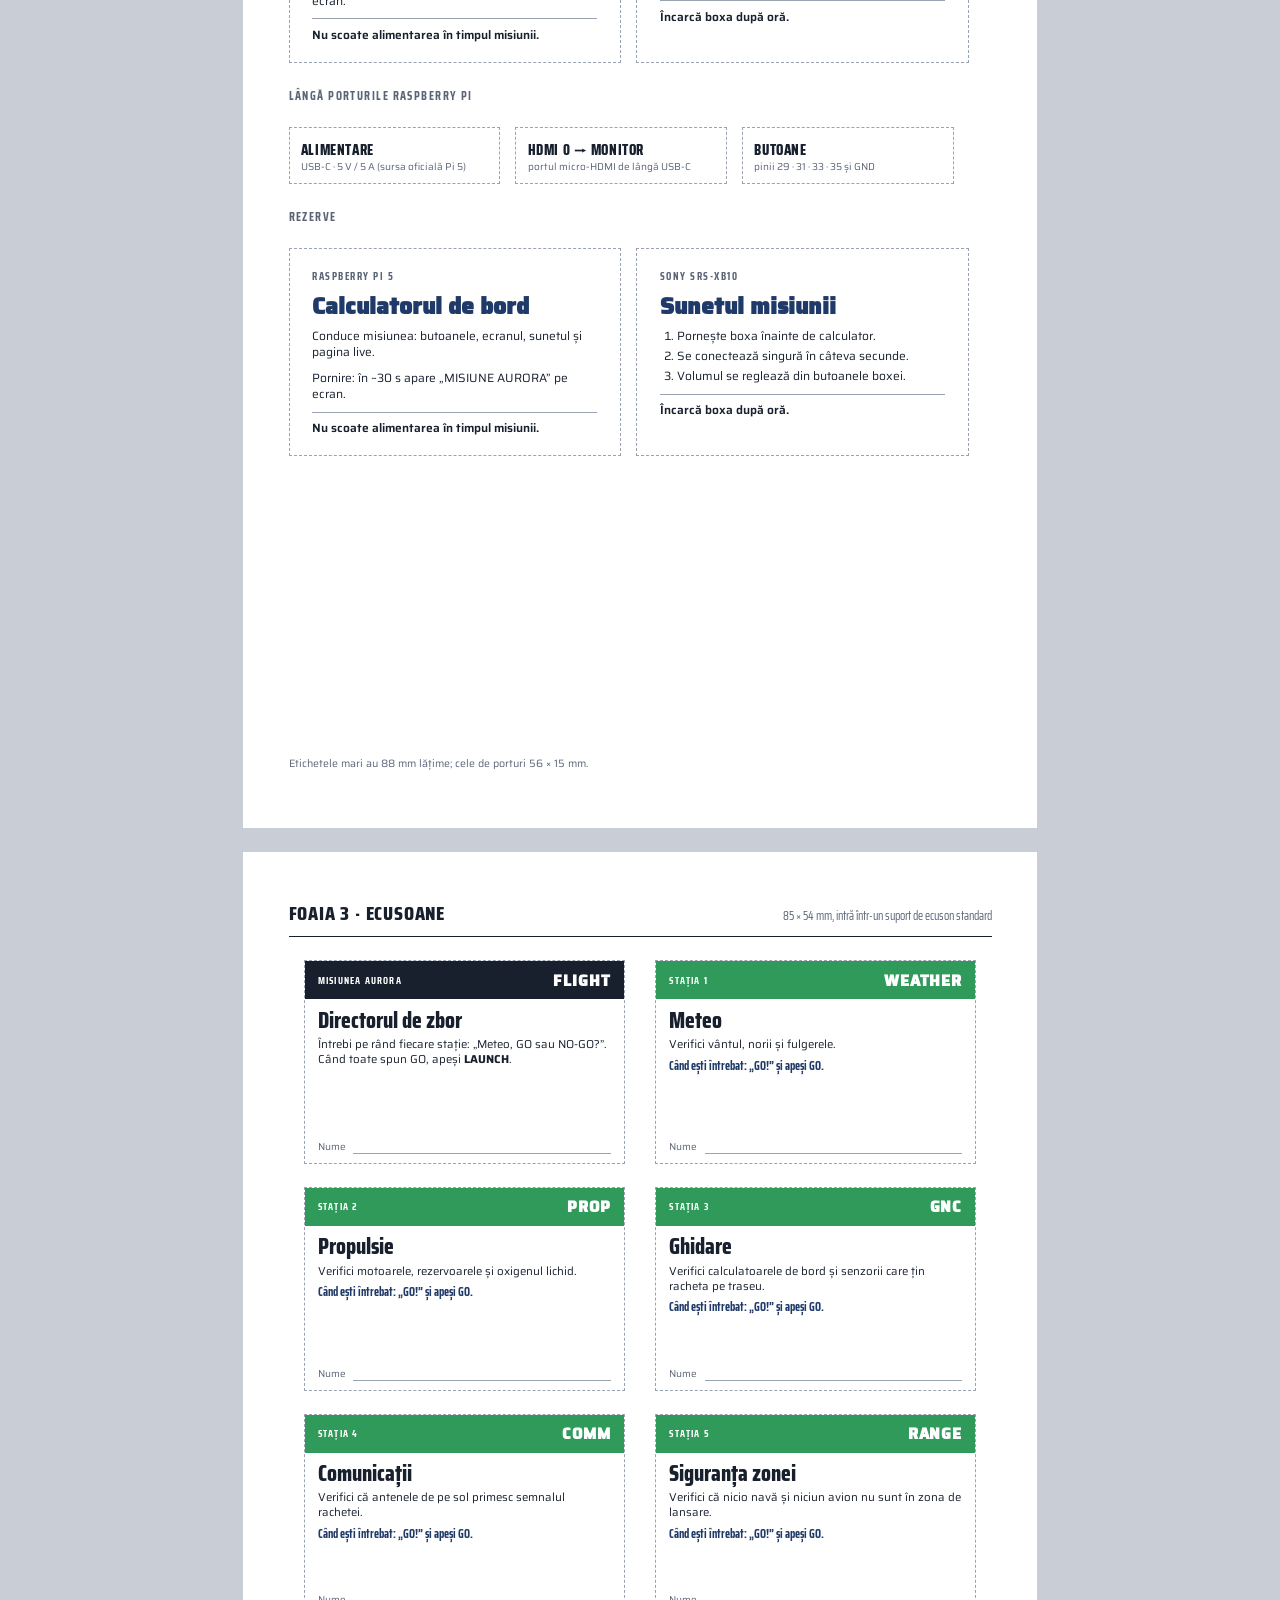
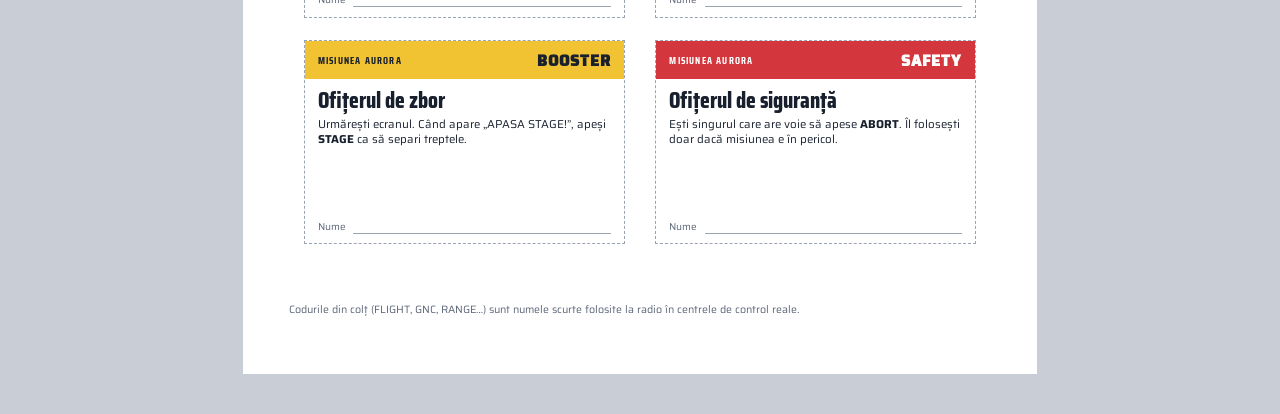
==== commit 9d513b5d: "Merge pull request #4 from automatica-cluj/claude/verificare-stiintifica Claude/verificare stiintifi" ====
--- a/docs/etichete.html
+++ b/docs/etichete.html
@@ -166,20 +166,16 @@
 .badge.btn-stage header { background: var(--stage); color: var(--ink); }
 .badge.btn-abort header { background: var(--abort); }
 
-/* nota stă imediat sub etichete, nu lipită de marginea de jos: așa foaia încape și
-   când imprimanta are margini mari sau hârtia e Letter în loc de A4 */
-.note { font-size: 8pt; color: var(--muted); margin: 2mm 0 0; }
+.note { font-size: 8pt; color: var(--muted); margin-top: auto; }
 
 @page { size: A4; margin: 0; }
 @media print {
   body { background: #fff; }
   .intro { display: none; }
   .sheets { display: block; padding: 0; }
-  /* fiecare foaie e singură în .scroll, deci saltul de pagină se pune pe .scroll
-     (.sheet:last-child s-ar potrivi la toate foile și ar anula salturile) */
-  .scroll { overflow: visible; break-after: page; page-break-after: always; }
-  .scroll:last-child { break-after: auto; page-break-after: auto; }
-  .sheet { box-shadow: none; min-height: 0; break-inside: avoid; page-break-inside: avoid; }
+  .scroll { overflow: visible; }
+  .sheet { box-shadow: none; height: 297mm; break-after: page; page-break-after: always; }
+  .sheet:last-child { break-after: auto; page-break-after: auto; }
 }
 </style>
 </head>
